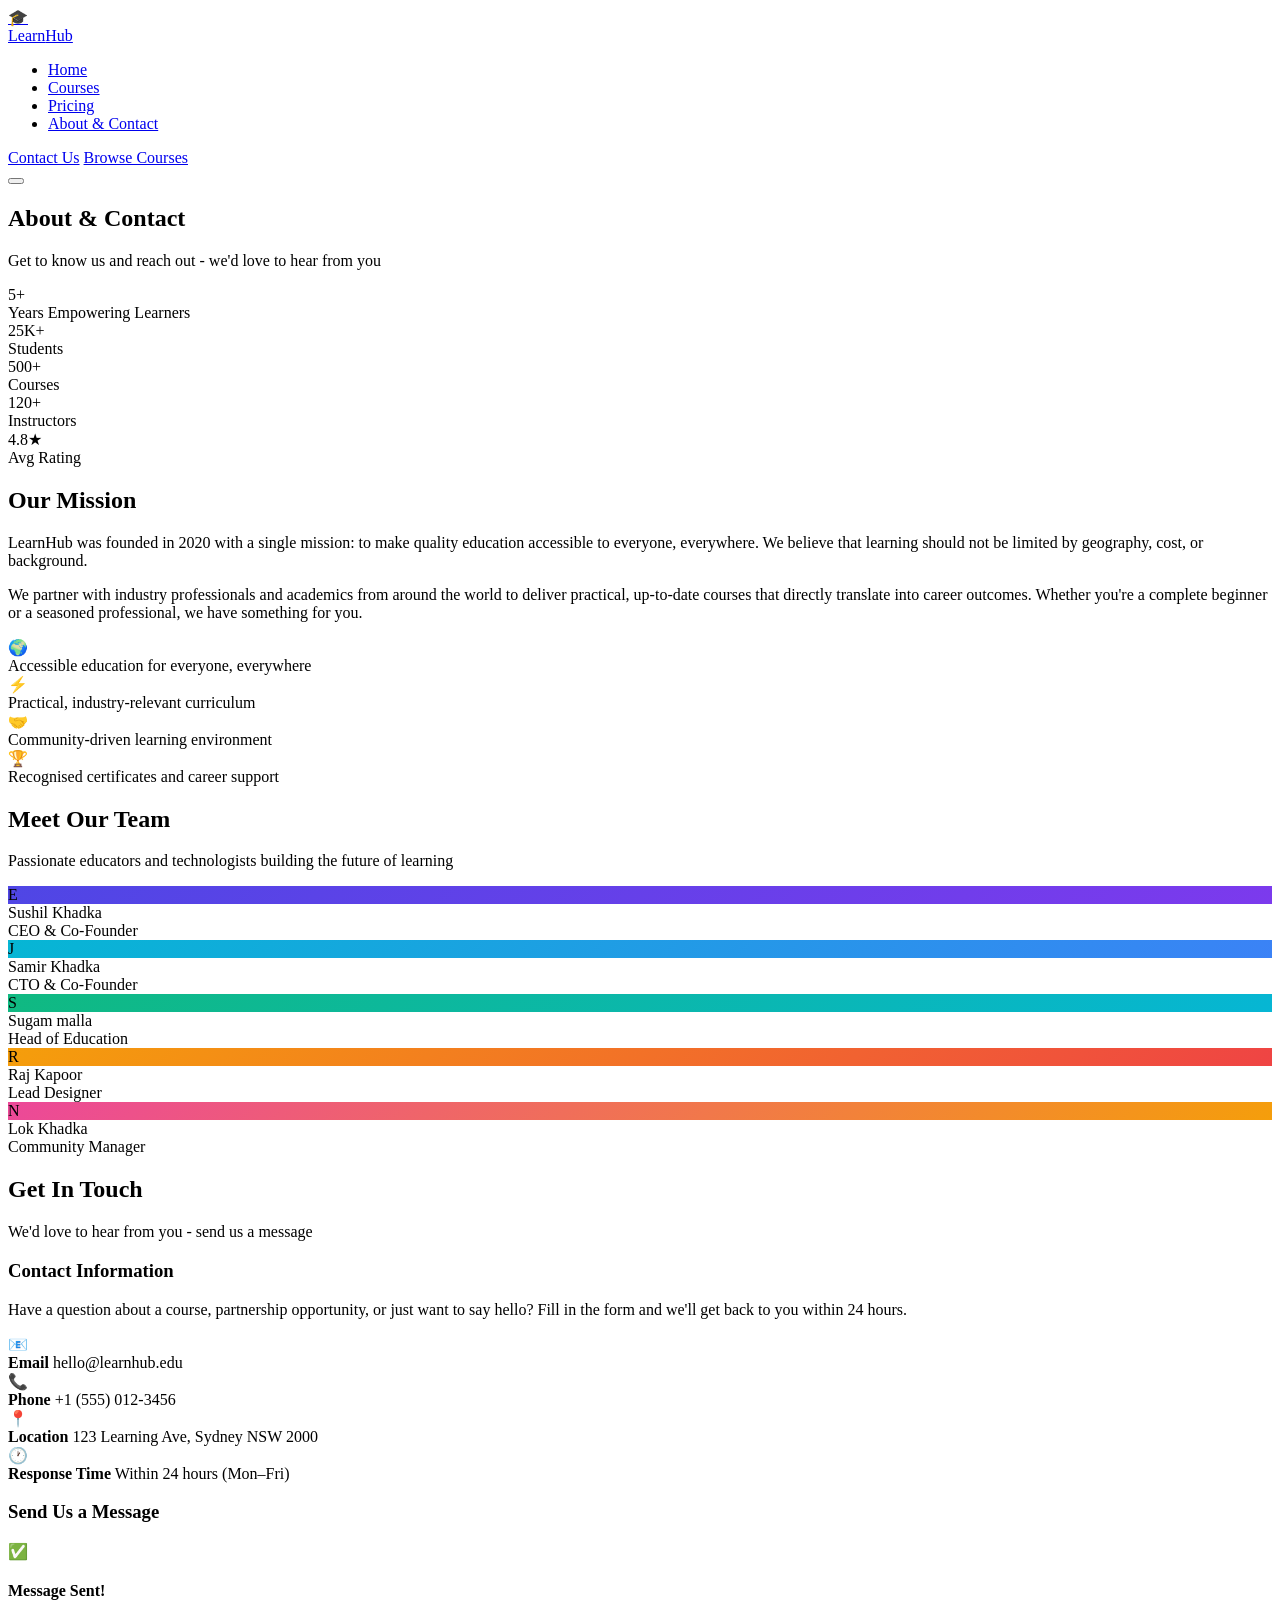
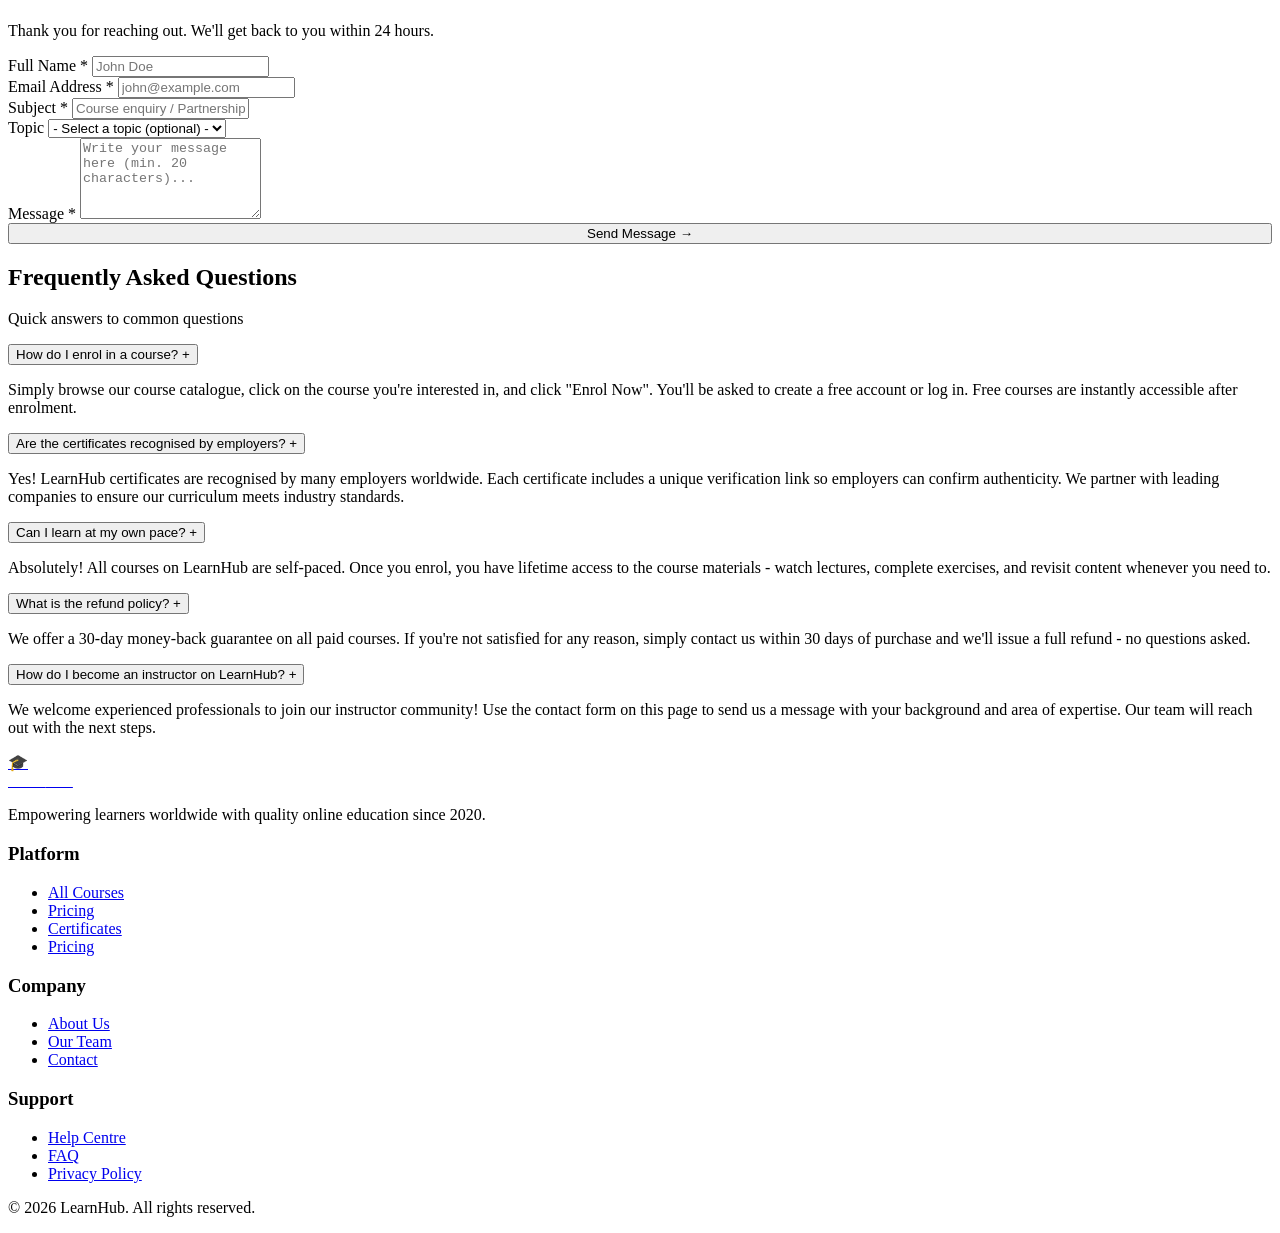
==== contact.html @ 5ef6f9eb "add contact page with form validation, team section and FAQ accordion" ====
<!DOCTYPE html>
<html lang="en">
  <head>
    <meta charset="UTF-8" />
    <meta name="viewport" content="width=device-width, initial-scale=1.0, viewport-fit=cover" />
    <meta name="description" content="Learn about LearnHub – our mission, team, and how to get in touch with us." />
    <title>About & Contact – LearnHub</title>
    <link rel="stylesheet" href="css/style.css" />
    <style>
      /* visually hidden for screen readers */
      .visually-hidden {
        position: absolute;
        width: 1px;
        height: 1px;
        padding: 0;
        margin: -1px;
        overflow: hidden;
        clip: rect(0, 0, 0, 0);
        white-space: nowrap;
        border: 0;
      }
    </style>
  </head>
  <body>

    <!-- NAVBAR -->
    <header>
      <nav class="navbar" role="navigation" aria-label="Main navigation">
        <div class="nav-container">
          <a href="index.html" class="nav-logo" aria-label="LearnHub Home">
            <div class="logo-icon" aria-hidden="true">🎓</div>
            <span class="logo-text">Learn<span>Hub</span></span>
          </a>

          <ul class="nav-menu" id="navMenu">
            <li><a href="index.html" class="nav-link">Home</a></li>
            <li><a href="courses.html" class="nav-link">Courses</a></li>
            <li><a href="pricing.html" class="nav-link">Pricing</a></li>
            <li><a href="contact.html" class="nav-link">About & Contact</a></li>
          </ul>

          <div class="nav-actions">
            <a href="contact.html" class="btn btn-outline">Contact Us</a>
            <a href="courses.html" class="btn btn-primary">Browse Courses</a>
          </div>

          <button class="hamburger" id="hamburger" aria-label="Toggle navigation menu" aria-expanded="false" aria-controls="navMenu">
            <span></span>
            <span></span>
            <span></span>
          </button>
        </div>
      </nav>
    </header>

    <main>

      <!-- PAGE HERO -->
      <section class="page-hero" aria-labelledby="pageTitle">
        <div class="container">
          <h1 id="pageTitle">About & Contact</h1>
          <p>Get to know us and reach out -
             we'd love to hear from you</p>
        </div>
      </section>

      <!-- ABOUT SECTION -->

      <section class="section" aria-labelledby="aboutHeading">
        <div class="container">
          <div class="about-grid">

            <div class="about-visual" aria-hidden="true">
              <div class="big-stat">5+</div>
              <div class="big-label">Years Empowering Learners</div>
              <div class="about-mini-stats">
                <div class="about-mini-stat">
                  <div class="num">25K+</div>
                  <div class="lbl">Students</div>
                </div>
                <div class="about-mini-stat">
                  <div class="num">500+</div>
                  <div class="lbl">Courses</div>
                </div>
                <div class="about-mini-stat">
                  <div class="num">120+</div>
                  <div class="lbl">Instructors</div>
                </div>
                <div class="about-mini-stat">
                  <div class="num">4.8★</div>
                  <div class="lbl">Avg Rating</div>
                </div>
              </div>
            </div>

            <div class="about-content">
              <h2 id="aboutHeading">Our Mission</h2>
              <p>
                LearnHub was founded in 2020 with a single mission: to make quality education
                accessible to everyone, everywhere. We believe that learning should not be
                limited by geography, cost, or background.
              </p>
              <p>
                We partner with industry professionals and academics from around the world to
                deliver practical, up-to-date courses that directly translate into career
                outcomes. Whether you're a complete beginner or a seasoned professional, we
                have something for you.
              </p>

              <div class="about-values" role="list">
                <div class="value-item" role="listitem">
                  <div class="value-icon" aria-hidden="true">🌍</div>
                  <span>Accessible education for everyone, everywhere</span>
                </div>
                <div class="value-item" role="listitem">
                  <div class="value-icon" aria-hidden="true">⚡</div>
                  <span>Practical, industry-relevant curriculum</span>
                </div>
                <div class="value-item" role="listitem">
                  <div class="value-icon" aria-hidden="true">🤝</div>
                  <span>Community-driven learning environment</span>
                </div>
                <div class="value-item" role="listitem">
                  <div class="value-icon" aria-hidden="true">🏆</div>
                  <span>Recognised certificates and career support</span>
                </div>
              </div>
            </div>

          </div>
        </div>
      </section>

      <!-- TEAM SECTION -->

      <section class="section team-section" aria-labelledby="teamHeading">
        <div class="container">
          <div class="section-header">
            <h2 class="section-title" id="teamHeading">Meet Our Team</h2>
            <p class="section-subtitle">Passionate educators and technologists building the future of learning</p>
          </div>

          <div class="team-grid">

            <div class="team-card" tabindex="0">
              <div class="team-avatar" style="background: linear-gradient(135deg, #4f46e5, #7c3aed);" aria-hidden="true">E</div>
              <div class="team-name">Sushil Khadka</div>
              <div class="team-role">CEO & Co-Founder</div>
            </div>

            <div class="team-card" tabindex="0">
              <div class="team-avatar" style="background: linear-gradient(135deg, #06b6d4, #3b82f6);" aria-hidden="true">J</div>
              <div class="team-name">Samir Khadka</div>
              <div class="team-role">CTO & Co-Founder</div>
            </div>

            <div class="team-card" tabindex="0">
              <div class="team-avatar" style="background: linear-gradient(135deg, #10b981, #06b6d4);" aria-hidden="true">S</div>
              <div class="team-name">Sugam malla</div>
              <div class="team-role">Head of Education</div>
            </div>

            <div class="team-card" tabindex="0">
              <div class="team-avatar" style="background: linear-gradient(135deg, #f59e0b, #ef4444);" aria-hidden="true">R</div>
              <div class="team-name">Raj Kapoor</div>
              <div class="team-role">Lead Designer</div>
            </div>

            <div class="team-card" tabindex="0">
              <div class="team-avatar" style="background: linear-gradient(135deg, #ec4899, #f59e0b);" aria-hidden="true">N</div>
              <div class="team-name">Lok Khadka</div>
              <div class="team-role">Community Manager</div>
            </div>

          </div>
        </div>
      </section>

           <!-- CONTACT SECTION -->
      
      <section class="section" aria-labelledby="contactHeading">
        <div class="container">
          <div class="section-header">
            <h2 class="section-title" id="contactHeading">Get In Touch</h2>
            <p class="section-subtitle">We'd love to hear from you - send us a message</p>
          </div>

          <div class="contact-section">

            <div class="contact-info">
              <h3>Contact Information</h3>
              <p>
                Have a question about a course, partnership opportunity, or just want to say hello?
                Fill in the form and we'll get back to you within 24 hours.
              </p>

              <div class="contact-items">
                <div class="contact-item">
                  <div class="contact-item-icon" aria-hidden="true">📧</div>
                  <div class="contact-item-text">
                    <strong>Email</strong>
                    <span>hello@learnhub.edu</span>
                  </div>
                </div>
                <div class="contact-item">
                  <div class="contact-item-icon" aria-hidden="true">📞</div>
                  <div class="contact-item-text">
                    <strong>Phone</strong>
                    <span>+1 (555) 012-3456</span>
                  </div>
                </div>
                <div class="contact-item">
                  <div class="contact-item-icon" aria-hidden="true">📍</div>
                  <div class="contact-item-text">
                    <strong>Location</strong>
                    <span>123 Learning Ave, Sydney NSW 2000</span>
                  </div>
                </div>
                <div class="contact-item">
                  <div class="contact-item-icon" aria-hidden="true">🕐</div>
                  <div class="contact-item-text">
                    <strong>Response Time</strong>
                    <span>Within 24 hours (Mon–Fri)</span>
                  </div>
                </div>
              </div>
            </div>

            <div class="contact-form-wrap">
              <h3 class="form-title">Send Us a Message</h3>

              <!-- Success Message (hidden by default) -->
              <div class="form-success-msg" id="formSuccess" role="alert" aria-live="polite">
                <div class="success-icon" aria-hidden="true">✅</div>
                <h4>Message Sent!</h4>
                <p>Thank you for reaching out. We'll get back to you within 24 hours.</p>
              </div>

              <!-- Contact Form -->
              <form id="contactForm" novalidate aria-label="Contact form">
                <div class="form-row">
                  <div class="form-group">
                    <label for="name">Full Name <span aria-hidden="true" style="color:var(--error)">*</span></label>
                    <input
                      type="text"
                      id="name"
                      name="name"
                      placeholder="John Doe"
                      autocomplete="name"
                      aria-required="true"
                      aria-describedby="nameError"
                    />
                    <span class="field-error" id="nameError" role="alert"></span>
                  </div>

                  <div class="form-group">
                    <label for="email">Email Address <span aria-hidden="true" style="color:var(--error)">*</span></label>
                    <input
                      type="email"
                      id="email"
                      name="email"
                      placeholder="john@example.com"
                      autocomplete="email"
                      aria-required="true"
                      aria-describedby="emailError"
                    />
                    <span class="field-error" id="emailError" role="alert"></span>
                  </div>
                </div>

                <div class="form-group">
                  <label for="subject">Subject <span aria-hidden="true" style="color:var(--error)">*</span></label>
                  <input
                    type="text"
                    id="subject"
                    name="subject"
                    placeholder="Course enquiry / Partnership / Other"
                    aria-required="true"
                    aria-describedby="subjectError"
                  />
                  <span class="field-error" id="subjectError" role="alert"></span>
                </div>

                <div class="form-group">
                  <label for="topic">Topic</label>
                  <select id="topic" name="topic" aria-label="Select a topic">
                    <option value="">- Select a topic (optional) -</option>
                    <option value="course">Course Question</option>
                    <option value="technical">Technical Support</option>
                    <option value="billing">Billing</option>
                    <option value="partnership">Partnership</option>
                    <option value="other">Other</option>
                  </select>
                </div>

                <div class="form-group">
                  <label for="message">Message <span aria-hidden="true" style="color:var(--error)">*</span></label>
                  <textarea
                    id="message"
                    name="message"
                    rows="5"
                    placeholder="Write your message here (min. 20 characters)..."
                    aria-required="true"
                    aria-describedby="messageError"
                  ></textarea>
                  <span class="field-error" id="messageError" role="alert"></span>
                </div>

                <button type="submit" class="btn btn-primary" style="width:100%;">
                  Send Message →
                </button>
              </form>
            </div>

          </div>
        </div>
      </section>

      
           <!-- FAQ SECTION -->
      
      <section class="section faq-section" aria-labelledby="faqHeading">
        <div class="container">
          <div class="section-header">
            <h2 class="section-title" id="faqHeading">Frequently Asked Questions</h2>
            <p class="section-subtitle">Quick answers to common questions</p>
          </div>

          <div class="faq-list" role="list">

            <div class="faq-item" role="listitem">
              <button class="faq-question" aria-expanded="false" aria-controls="faq1-answer">
                How do I enrol in a course?
                <span class="faq-icon" aria-hidden="true">+</span>
              </button>
              <div class="faq-answer" id="faq1-answer" role="region">
                <p>Simply browse our course catalogue, click on the course you're interested in, and click "Enrol Now". You'll be asked to create a free account or log in. Free courses are instantly accessible after enrolment.</p>
              </div>
            </div>

            <div class="faq-item" role="listitem">
              <button class="faq-question" aria-expanded="false" aria-controls="faq2-answer">
                Are the certificates recognised by employers?
                <span class="faq-icon" aria-hidden="true">+</span>
              </button>
              <div class="faq-answer" id="faq2-answer" role="region">
                <p>Yes! LearnHub certificates are recognised by many employers worldwide. Each certificate includes a unique verification link so employers can confirm authenticity. We partner with leading companies to ensure our curriculum meets industry standards.</p>
              </div>
            </div>

            <div class="faq-item" role="listitem">
              <button class="faq-question" aria-expanded="false" aria-controls="faq3-answer">
                Can I learn at my own pace?
                <span class="faq-icon" aria-hidden="true">+</span>
              </button>
              <div class="faq-answer" id="faq3-answer" role="region">
                <p>Absolutely! All courses on LearnHub are self-paced. Once you enrol, you have lifetime access to the course materials - watch lectures, complete exercises, and revisit content whenever you need to.</p>
              </div>
            </div>

            <div class="faq-item" role="listitem">
              <button class="faq-question" aria-expanded="false" aria-controls="faq4-answer">
                What is the refund policy?
                <span class="faq-icon" aria-hidden="true">+</span>
              </button>
              <div class="faq-answer" id="faq4-answer" role="region">
                <p>We offer a 30-day money-back guarantee on all paid courses. If you're not satisfied for any reason, simply contact us within 30 days of purchase and we'll issue a full refund - no questions asked.</p>
              </div>
            </div>

            <div class="faq-item" role="listitem">
              <button class="faq-question" aria-expanded="false" aria-controls="faq5-answer">
                How do I become an instructor on LearnHub?
                <span class="faq-icon" aria-hidden="true">+</span>
              </button>
              <div class="faq-answer" id="faq5-answer" role="region">
                <p>We welcome experienced professionals to join our instructor community! Use the contact form on this page to send us a message with your background and area of expertise. Our team will reach out with the next steps.</p>
              </div>
            </div>

          </div>
        </div>
      </section>

    </main>

    <!-- FOOTER -->
    <footer class="footer" role="contentinfo">
      <div class="container">
        <div class="footer-grid">
          <div class="footer-brand">
            <a href="index.html" class="nav-logo" aria-label="LearnHub Home">
              <div class="logo-icon" aria-hidden="true">🎓</div>
              <span class="logo-text" style="color:white;">Learn<span>Hub</span></span>
            </a>
            <p>Empowering learners worldwide with quality online education since 2020.</p>
          </div>
          <div>
            <h3 class="footer-title">Platform</h3>
            <ul class="footer-links">
              <li><a href="courses.html">All Courses</a></li>
              <li><a href="pricing.html">Pricing</a></li>
              <li><a href="index.html">Certificates</a></li>
              <li><a href="index.html">Pricing</a></li>
            </ul>
          </div>
          <div>
            <h3 class="footer-title">Company</h3>
            <ul class="footer-links">
              <li><a href="contact.html">About Us</a></li>
              <li><a href="contact.html">Our Team</a></li>
              <li><a href="contact.html">Contact</a></li>
            </ul>
          </div>
          <div>
            <h3 class="footer-title">Support</h3>
            <ul class="footer-links">
              <li><a href="contact.html">Help Centre</a></li>
              <li><a href="contact.html">FAQ</a></li>
              <li><a href="index.html">Privacy Policy</a></li>
            </ul>
          </div>
        </div>
        <div class="footer-bottom">
          <p>© 2026 LearnHub. All rights reserved.</p>
          <nav class="social-links" aria-label="Social media links">
          </nav>
        </div>
      </div>
    </footer>

    <script src="js/main.js"></script>
  </body>
</html>
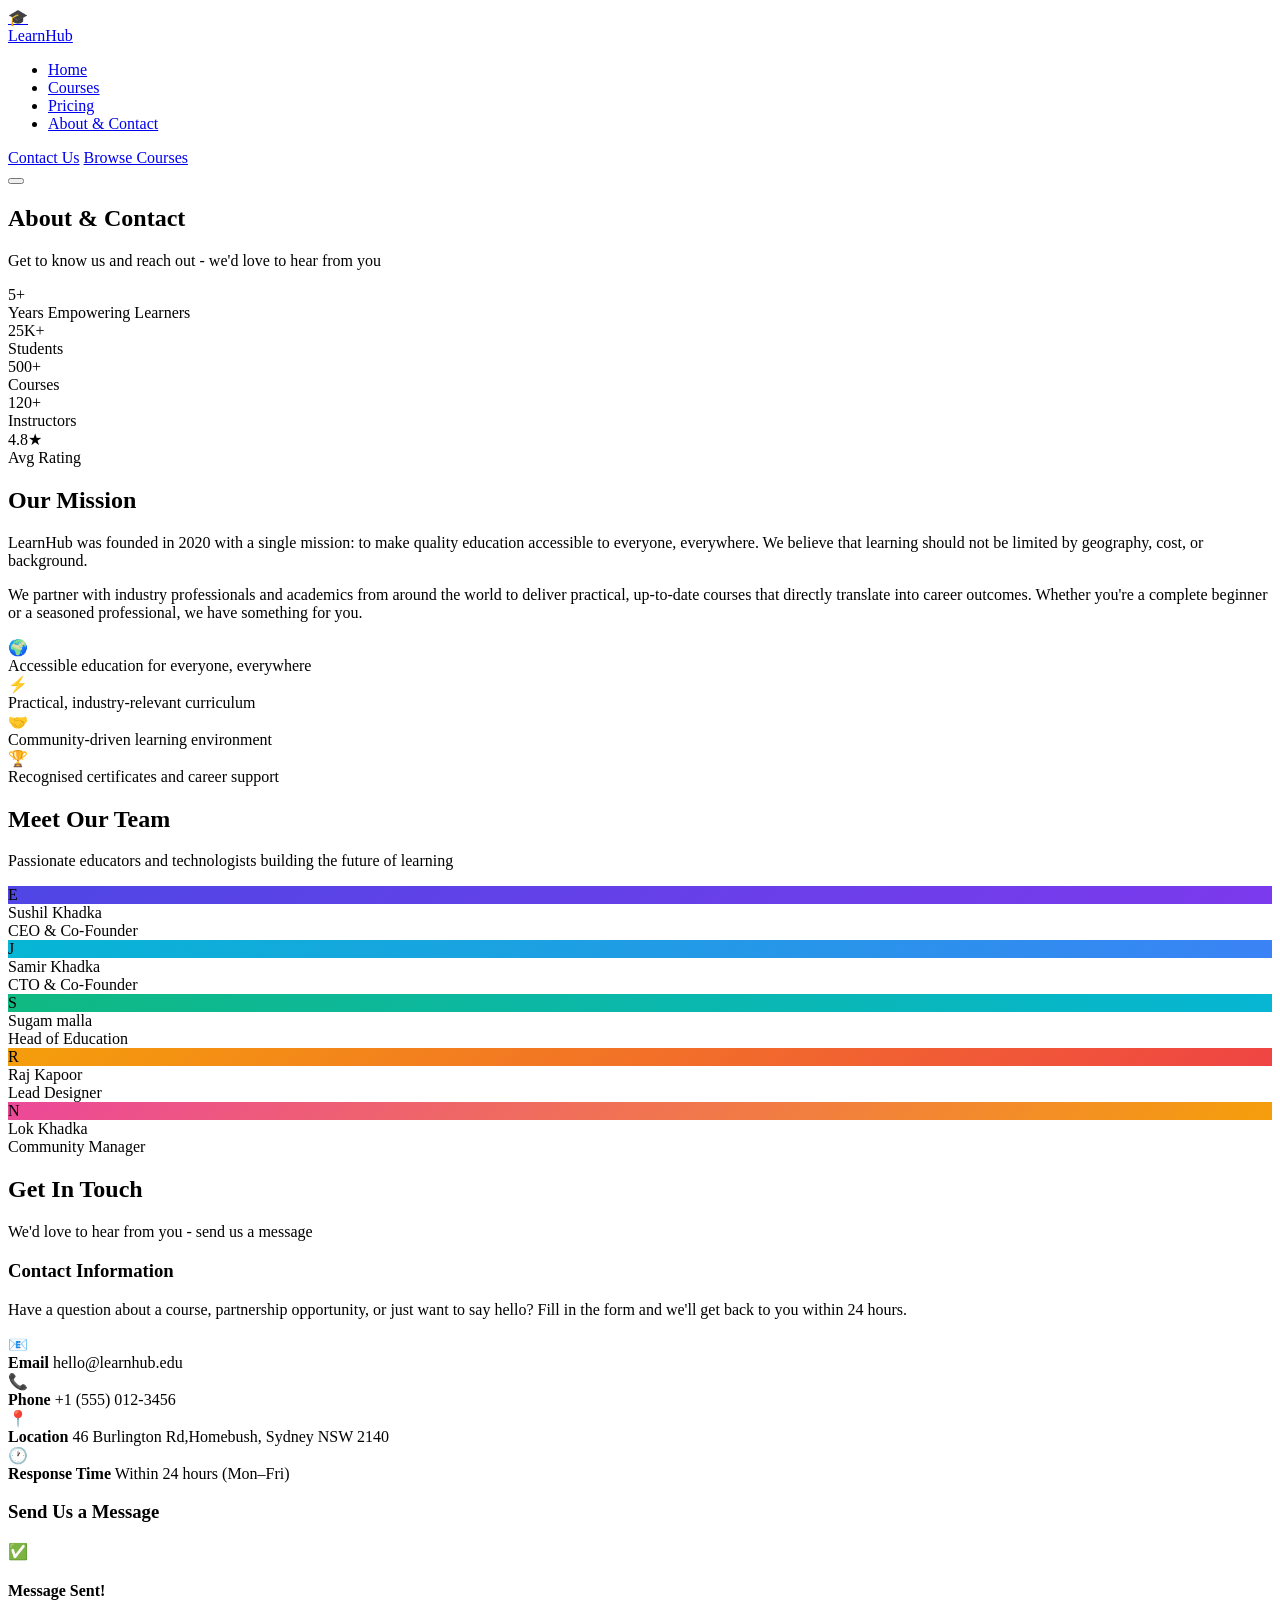
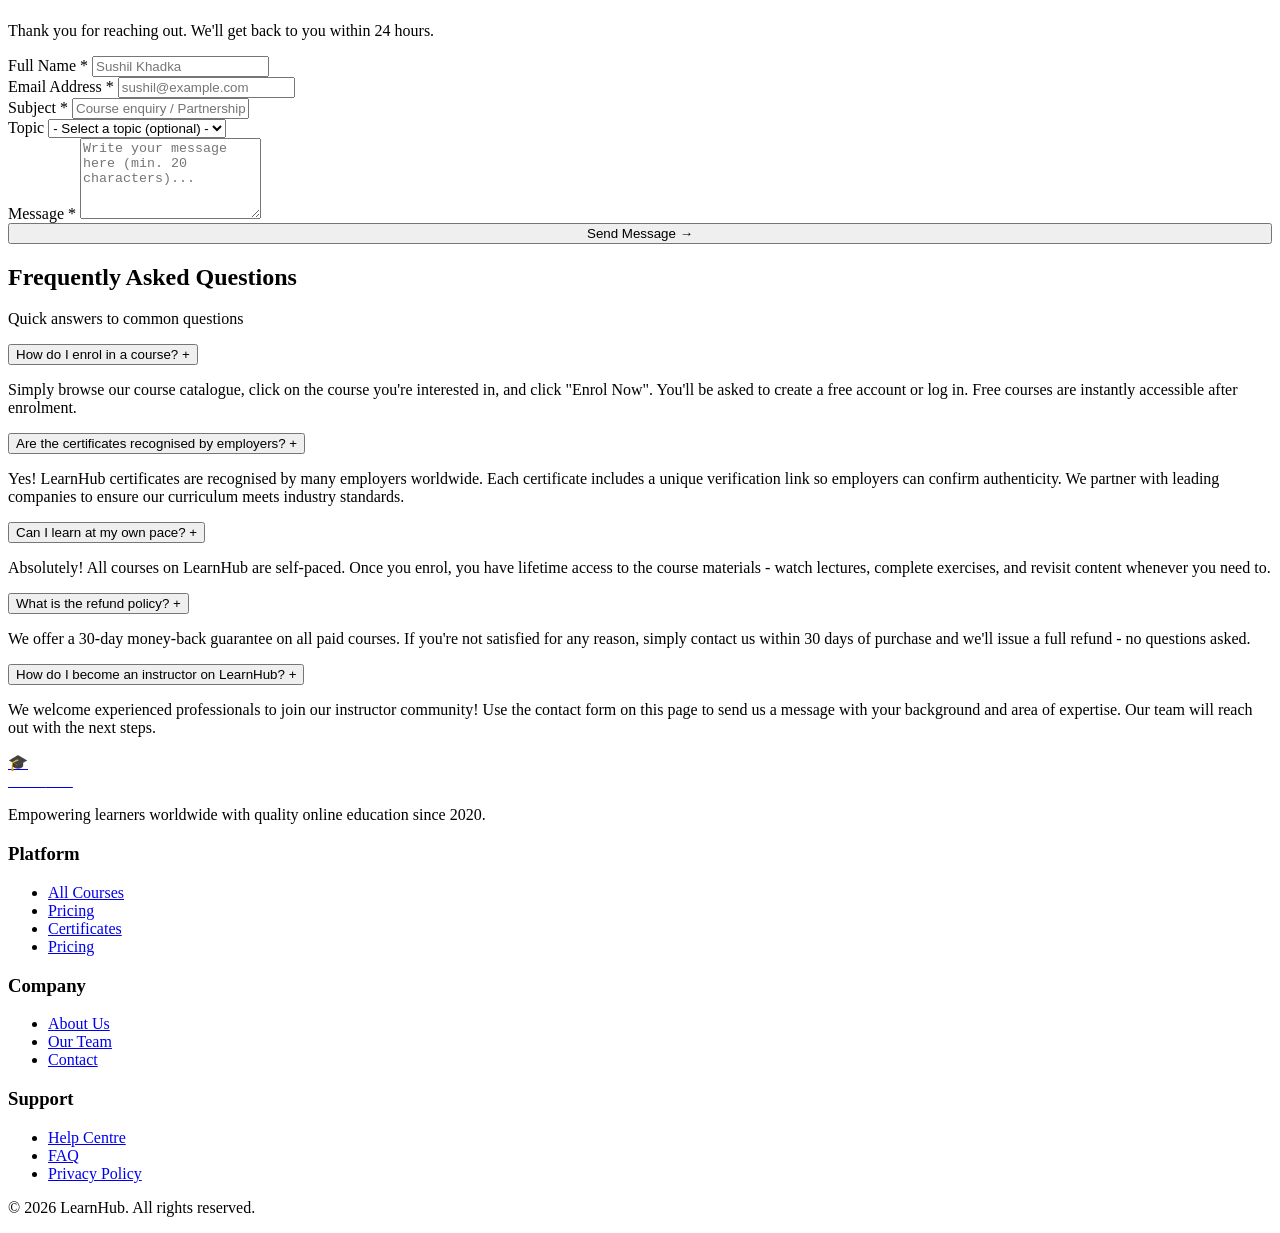
==== commit ecf6cb09: "final changes" ====
--- a/contact.html
+++ b/contact.html
@@ -213,7 +213,7 @@
                   <div class="contact-item-icon" aria-hidden="true">📍</div>
                   <div class="contact-item-text">
                     <strong>Location</strong>
-                    <span>123 Learning Ave, Sydney NSW 2000</span>
+                    <span>46 Burlington Rd,Homebush, Sydney NSW 2140</span>
                   </div>
                 </div>
                 <div class="contact-item">
@@ -245,7 +245,7 @@
                       type="text"
                       id="name"
                       name="name"
-                      placeholder="John Doe"
+                      placeholder="Sushil Khadka"
                       autocomplete="name"
                       aria-required="true"
                       aria-describedby="nameError"
@@ -259,7 +259,7 @@
                       type="email"
                       id="email"
                       name="email"
-                      placeholder="john@example.com"
+                      placeholder="sushil@example.com"
                       autocomplete="email"
                       aria-required="true"
                       aria-describedby="emailError"
